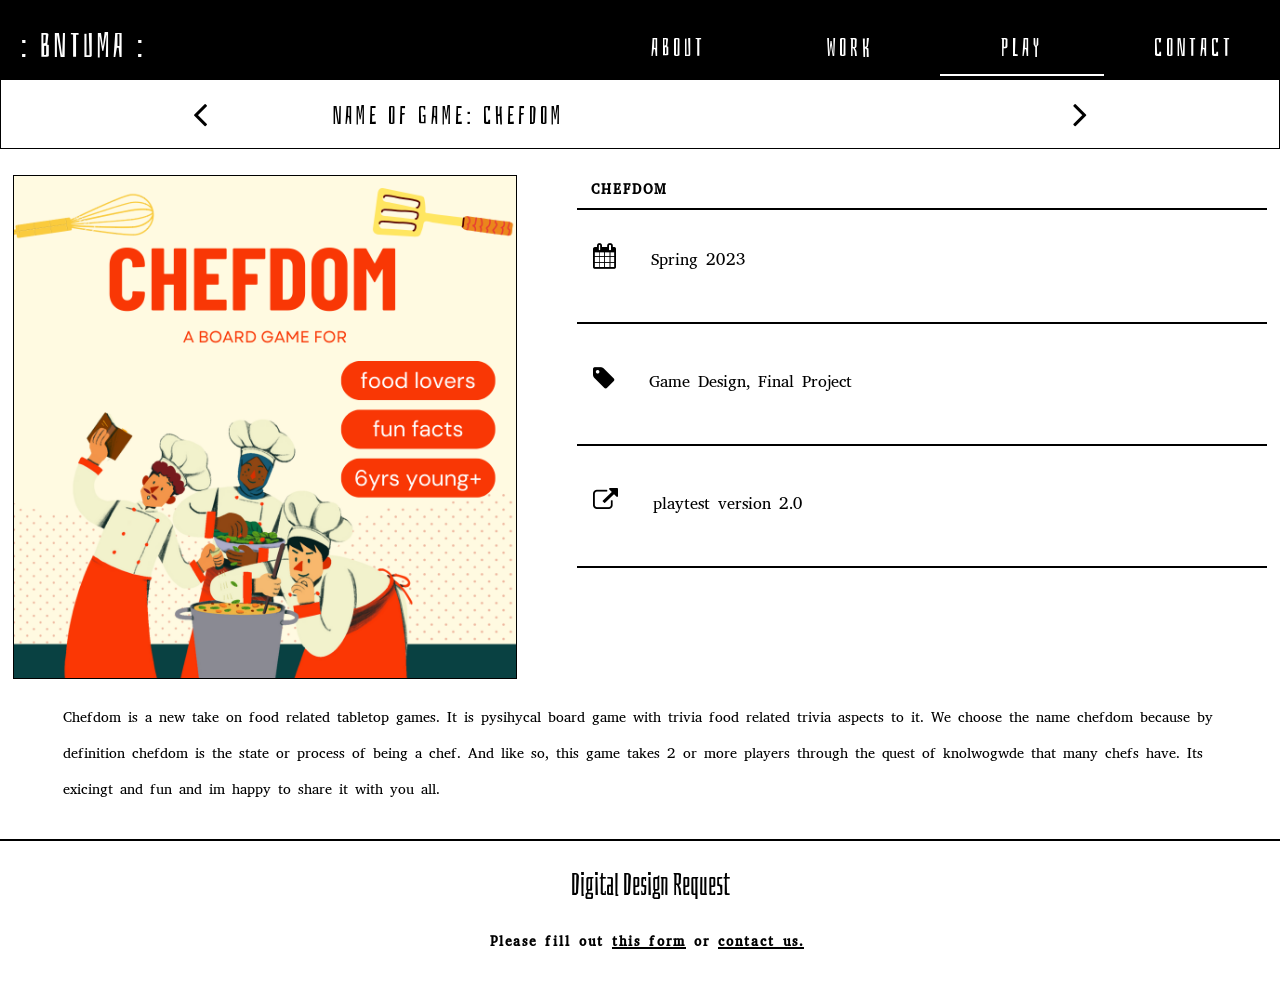
==== chefdom.html @ 506fdaa7 "Add files via upload" ====
<!DOCTYPE html>
<html>
    <head>
        <meta name="viewport" content="width=device-width, initial-scale=1">
        <link rel="stylesheet" href="style.css">
        <link rel="stylesheet" href="https://cdnjs.cloudflare.com/ajax/libs/font-awesome/4.7.0/css/font-awesome.min.css">
        
        <style>
            /* Style the tab content */
        .tabcontent {
          display: none;
          padding: 6px 12px;
          border: 1px solid #fff;
          border-top: none;
        }

        /* Navigation arrows */
        .fa {
          cursor: pointer;
          padding: 14px 16px;
          font-size: 24px;
        }
            .tabcontent img{
                border: 1px solid black;
            }
        </style>
    </head>
    
    <body>
        <!-- Header -->
        <header>
            <div class="topheading1">
                <h1>: BNTUMA :</h1>            
                    <a href="contact.html">CONTACT</a>
                    <a href="play.html" style="border-bottom: 2px solid white; text-align: center;">PLAY</a>
                    <a href="mywrk.html">WORK</a>
                    <a href="home.html" style="text-align: center;">ABOUT</a>
            </div>
        </header>
        <!--TAB HEADING-->
        <div class="tab">
            <i class="fa fa-angle-left" aria-hidden="true" onclick="navigateTabs(-1)" id="tabLeft"></i>
            <i class="fa fa-angle-right" aria-hidden="true" onclick="navigateTabs(1)" id="tabRight"></i>
        </div>
        <!-- GUMMIE-->
        <div id="flowerRun" class="tabcontent">
            <h4>name of game: Flower RUN 2.0</h4>
            <img src="flowerrun2.png" >
            <div class="itm-content1">
                <h5>flower run 2.0</h5>
                    <i class="fa fa-calendar" aria-hidden="true" id="calen"><p> 2023</p> </i><hr>
                    <i class="fa fa-tag" aria-hidden="true"><p> Game Design, Final Project</p></i><hr>
                    <a href="https://arababen.github.io/umagame-flowerrun/" target="_blank"><i class="fa fa-external-link" aria-hidden="true"><p>playtest version 2.0</p></i></a><hr>
            </div>
            <div class="modal-content-summary">
                <p>My role for this particular project was as a designer and game developer. My game <strong>Flower Run </strong>is in it’s 2.0 version and it is a simple game that is reminiscent of the classic Mario Brothers game. The game's objective is to collect flowers and navigate through different obstacles and enemies like the red wasp to reach the goal of reaching the friendly queen bee. The game is designed with basic mechanics that are easy to understand, making it a stress free and a game for all ages. The levels become progressively more challenging as the player advances. For the 2.0 series, additional games of music/ noises were added and different weather backgrounds added a new layer of immersion, making the game more engaging and enjoyable to play.
                </p>
              </div>
<!--            <div class="framing-for-FR2.0">--
                <iframe src="https://arababen.github.io/FlowerRun2.0/" style=""></iframe>
            </div>-->
        </div>
        
        <!--chefdom-->
        <div id="chefdom" class="tabcontent">
            <h4>name of game: chefdom</h4>
            <img src="chefdom.png">
            <div class="itm-content1">
                <h5>chefdom</h5>
                    <i class="fa fa-calendar" aria-hidden="true" id="calen"><p> Spring 2023</p> </i><hr>
                    <i class="fa fa-tag" aria-hidden="true"><p> Game Design, Final Project</p></i><hr>
                    <a href="https://tabletopia.com/workshop/games/a-chef-s-taste" target="_blank"><i class="fa fa-external-link" aria-hidden="true"><p>playtest version 2.0</p></i></a><hr>
            </div>
            <div class="modal-content-summary">
                <p>Chefdom is a new take on food related tabletop games. It is pysihycal board game with trivia food related trivia aspects to it. We choose the name chefdom because by definition chefdom is the state or process of being a chef. And like so, this game takes 2 or more players through the quest of knolwogwde that many chefs have. Its exicingt and fun and im happy to share it with you all. 

                </p>
            </div>
            
        </div>

        
        <!--resquest form  filll out ----> 
        <div class="bodyTest"><hr style="border: 1px solid black;">
            <h2>Digital Design Request</h2>
            <h5>Please fill out <a href="https://forms.gle/uvK2bRoXB8223gq59">this form</a> or <a href="">contact us.</a></h5>
        
        </div>
        
<!--        clothes request for -- 
        <div class="bodyTest"><hr style="border: 1px solid black;">
            <h2>Custom Tailoring Request</h2>
            <h5>Please fill out <a href="">this form</a> or <a href="https://forms.gle/XujraSELvVMkb4sd8">contact us.</a></h5>
        
        </div>-->
        
        <script>
        let currentTab = 1; // Start with the first tab
        const tabs = ["flowerRun", "chefdom"];

        function showTab(index) {
          // Hide all tab contents
          document.querySelectorAll('.tabcontent').forEach(tab => {
            tab.style.display = 'none';
          });

          // Show the current tab
          document.getElementById(tabs[index]).style.display = 'block';
        }

        function navigateTabs(direction) {
          currentTab += direction;
          if (currentTab >= tabs.length) {
            currentTab = 0; // Loop back to the first tab
          } else if (currentTab < 0) {
            currentTab = tabs.length - 1; // Loop to the last tab
          }
          showTab(currentTab);
        }

        // Initialize the first tab
        document.addEventListener('DOMContentLoaded', () => showTab(currentTab));
        </script>
        <script src="play.js"></script>
        
    </body>
</html>
---- style.css ----
@import url('https://fonts.googleapis.com/css2?family=Bahianita&display=swap');
@import url('https://fonts.googleapis.com/css2?family=Peddana&display=swap');
@import url('https://fonts.googleapis.com/css2?family=Just+Me+Again+Down+Here&display=swap');

body, html{
    scroll-behavior: smooth;
    margin: 0;
    padding: 0;
}
body{
	background-image: url(UMA_PRINT_FADE96.png);
	color: black;
    width: auto;
    height: auto;
    overflow-x: hidden;
}
h1, h2, h4{
	font-family: 'Bahianita', cursive;
    font-weight: normal;
    font-style: normal;
    font-weight: 400;
}
h5, p{
    font-family: "Peddana", serif;
}
h1{
	font-size: 35px;
	margin-bottom:14px;
    letter-spacing: 4px;
}
h2{
	font-size: 30px;
	padding-left: 20px;
}
h3{
    font-family: "Just Me Again Down Here", cursive;
    font-weight: 400;
    font-style: normal;
}
h4{
    letter-spacing: 4px;
    font-size: 25px;
    font-weight: normal;
}
h5{
 margin: 0;
    padding-left: 14px;
    letter-spacing: 2px;
    font-size: 20px;
    font-style: normal;
    font-weight: 400;
    line-height: normal;
}
header h1, h3{
	margin-left: 20px;
	}
p {
	color: black;
}
header{
    background-color: #000;
    color: #fff;
}
header a:hover, a:hover{
    color: darkkhaki;
}

a{
    color: #000;
}
.topheading1{
    width: 100%; 
    top: 0;
    margin: 0; 
}
.topheading1 h1{
    display: inline-block; 
}

.topheading1 a{
    color: #fff;
    padding: 12px 18px;
    width: 10%;
    float: right;
    margin-top: 20px;
    margin-left: 4px;
    margin-right: 4px;
    font-family: 'Bahianita', cursive;
    letter-spacing: 4px;
    font-size: 25px;
    font-weight: normal;
    font-style: normal;
    font-weight: 400;
    text-align: center;
    text-decoration: none;
    line-height: normal;
    word-spacing: 2px;
}



/* Style the tab */
.tab {
  overflow: hidden;
  border: 1px solid #000;
  background-color: #fff;
    margin-bottom: 20px;
    
}

/* Style the buttons inside the tab */
.tab button {
  background-color: inherit;
  float: left;
  border: none;
  outline: none;
  cursor: pointer;
  padding: 14px 16px;
  transition: 0.3s;
  font-size: 17px;
}

/* Change background color of buttons on hover */
.tab button:hover {
  background-color: #fff;
}

/* Create an active/current tablink class */
.tab button.active {
  background-color: #fff;
}

/* Style the tab content */
.tabcontent {
  display: none;
  padding: 6px 12px;
  border: 1px solid #fff;
  border-top: none;
}







/*modal-header
.modal-header i{
    font-size: 40px;
    margin-top: 40px;
    display: inline-block;
} */

#tabLeft, #tabRight{
    font-size: 40px;
}
#tabLeft{
    float: left;
    padding-left: 15%;

}
#tabRight{
    float: right;
    padding-right: 15%;

}
.tabcontent h4{
    display: inline-block;
    text-align: center;
    top: 0;
    margin-top: 100px;
    margin-left: 25%;
    position: absolute;
    text-transform: uppercase;

}

.modal-content{
    width: 100%;
}
.tabcontent img{
    float: left;
    width: 40%;
}
.itm-content1{
    width: 55%;
    float: right;

}

.tabcontent h5{
    text-transform: uppercase;
    font-weight: bold;
    border-bottom: 2px solid black;

}
.itm-content1 i, .fa{
    font-size: 25px;
    padding-top: 15px;
    display: inline-block;

}
#calen{
    display: inline-block;
}

.itm-content1 p{
    display: inline-block;
    padding-left: 35px;

}
.itm-content1 hr{
        border: 1px solid black;

}
.modal-content-summary{
    width: 100%;
    float: left;
}

.modal-content-summary p{
    float: left;
    margin-left: 50px;
    margin-right: 50px;
    font-size: 22px;
}




/*bodtTest*/
.bodyTest{
    text-align: center;
    width: 100%;
    float: left;
}
.bodyTest h5{
    text-transform: ;
    font-weight: bold;
    padding-bottom: 30px;
}

/*footer*/
.footer{
    width: 100%;
    float: left;
    background-color: #000;
    color:#fff;
    height: 75px;
    display: inline-block;
    margin: 0;
}

.footer p{
    font-family: 'Bahianita', cursive; 
    color: #fff; 
    letter-spacing: 2px;
    word-spacing: 2px;
    font-size: 18px;
    text-align: center;
    width: rest;
    
}
.footer a{
    float: right;
    color: #fff;
    top: 0;
    width:5%;
    margin-bottom: 0;
    margin-top: 0;
    text-align: right;
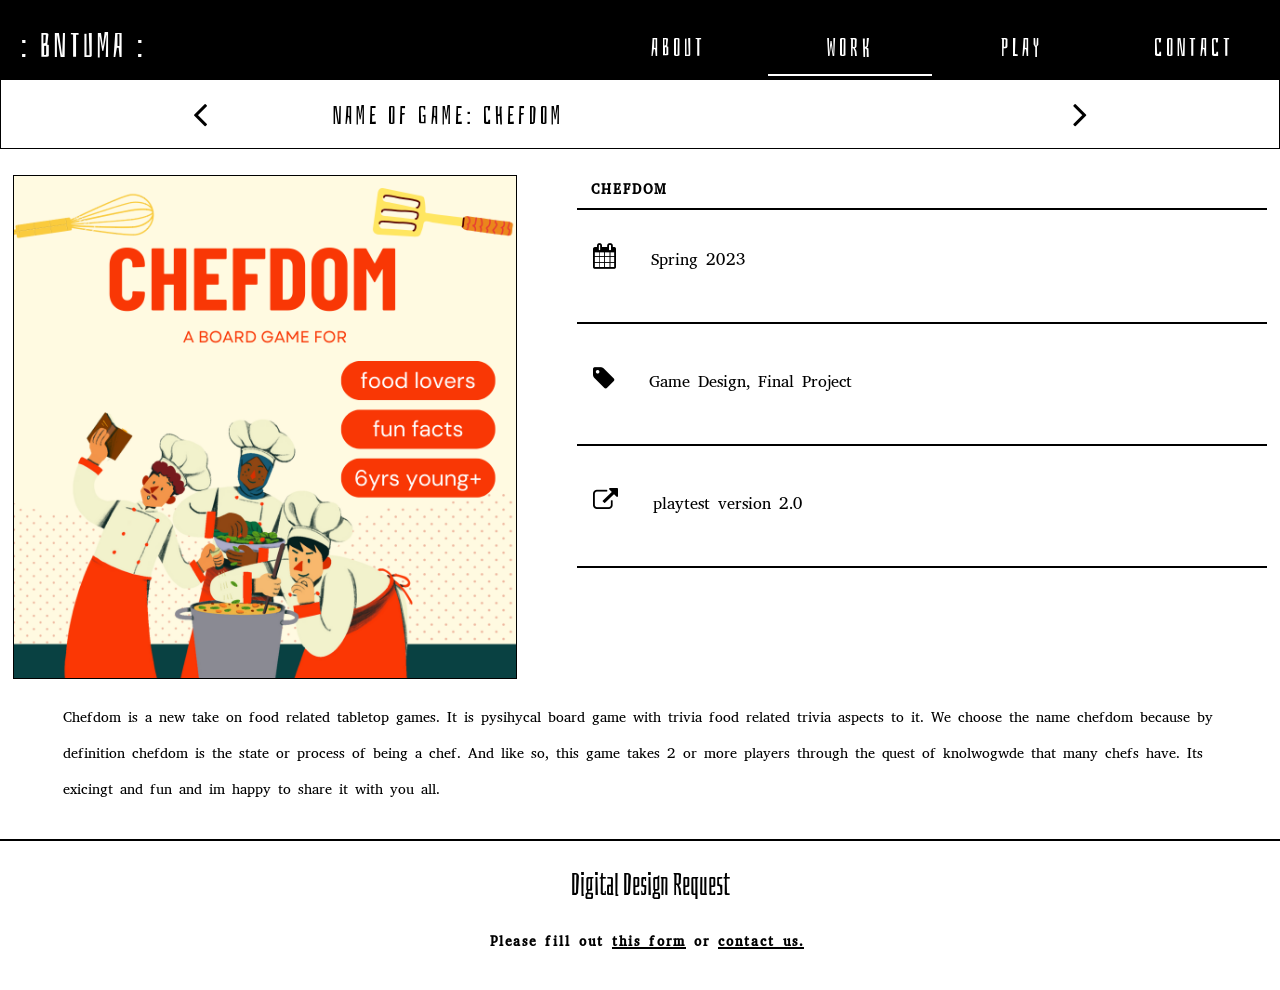
==== commit 951e8276: "Add files via upload" ====
--- a/chefdom.html
+++ b/chefdom.html
@@ -30,12 +30,12 @@
         <!-- Header -->
         <header>
             <div class="topheading1">
-                <h1>: BNTUMA :</h1>            
-                    <a href="contact.html">CONTACT</a>
-                    <a href="play.html" style="border-bottom: 2px solid white; text-align: center;">PLAY</a>
-                    <a href="mywrk.html">WORK</a>
-                    <a href="home.html" style="text-align: center;">ABOUT</a>
-            </div>
+            <h1>: BNTUMA :</h1>            
+                <a href="https://arababen.github.io/Bntuma/contact.html">CONTACT</a>
+                <a href="https://arababen.github.io/Bntuma/play.html">PLAY</a>
+                <a href="https://arababen.github.io/Bntuma/mywrk.html" style="border-bottom: 2px solid white; text-align: center;">WORK</a>
+                <a href="https://arababen.github.io/Bntuma/home.html" style="text-align: center;">ABOUT</a>
+        </div>
         </header>
         <!--TAB HEADING-->
         <div class="tab">
